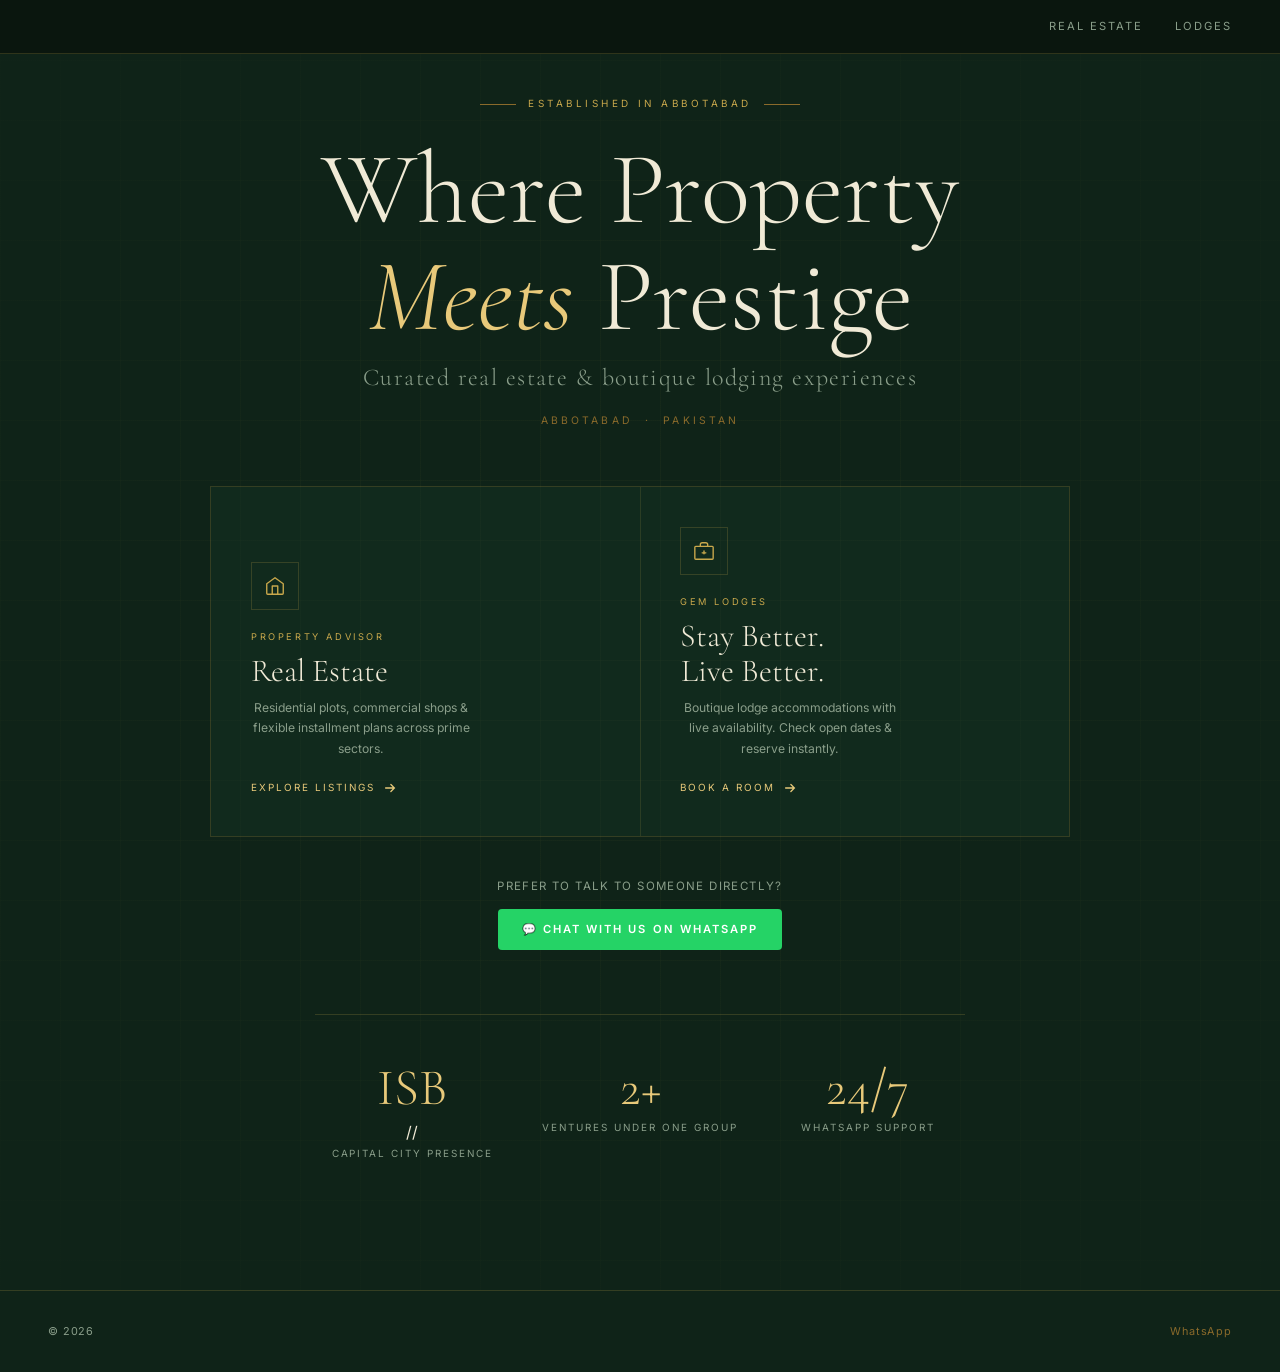
==== index.html @ 2e126681 "Real Estate First version" ====
<!DOCTYPE html>
<html lang="en">

<head>
  <meta charset="UTF-8" />
  <meta name="viewport" content="width=device-width, initial-scale=1.0" />
  <title>Geuest Houses</title>
  <link rel="stylesheet" href="styles.css" />
  <link rel="stylesheet" href="style.css" />
</head>

<body>
  <header class="site-header">
    <a class="logo-wrap" href="index.html">
      <img src="Assets/" alt="Gem Group" onerror="this.style.display='none'" />
      <div class="logo-text"><small></small></div>
    </a>
    <nav class="site-nav">
      <a href="property.html">Real Estate</a>
      <a href="lodges.html">Lodges</a>
    </nav>
  </header>

  <section class="hero">
    <div class="hero-grid"></div>
    <div class="hero-vignette"></div>
    <p class="hero-eyebrow">Established in Abbotabad</p>
    <h1 class="hero-title">Where Property<br><em>Meets</em> Prestige</h1>
    <p class="hero-subtitle">Curated real estate &amp; boutique lodging experiences</p>
    <p class="hero-location">Abbotabad &nbsp;·&nbsp; Pakistan</p>

    <div class="portals" role="navigation" aria-label="Choose a portal">
      <div class="portal-sep" aria-hidden="true"></div>

      <a class="portal-card" href="property.html">
        <div class="portal-icon" aria-hidden="true">
          <svg viewBox="0 0 24 24">
            <path d="M3 9.5L12 3l9 6.5V20a1 1 0 01-1 1H4a1 1 0 01-1-1V9.5z" />
            <path d="M9 21V12h6v9" />
          </svg>
        </div>
        <p class="portal-label">Property Advisor</p>
        <h2 class="portal-name">Real Estate<br></h2>
        <p class="portal-desc">Residential plots, commercial shops &amp; flexible installment plans across prime
          sectors.</p>
        <div class="portal-arrow">Explore listings <svg viewBox="0 0 16 16">
            <path d="M3 8h10M9 4l4 4-4 4" />
          </svg></div>
      </a>

      <a class="portal-card" href="lodges.html">
        <div class="portal-icon" aria-hidden="true">
          <svg viewBox="0 0 24 24">
            <rect x="2" y="7" width="20" height="14" rx="1" />
            <path d="M16 7V5a2 2 0 00-2-2h-4a2 2 0 00-2 2v2" />
            <path d="M12 12v3M10 14h4" />
          </svg>
        </div>
        <p class="portal-label">Gem Lodges</p>
        <h2 class="portal-name">Stay Better.<br>Live Better.</h2>
        <p class="portal-desc">Boutique lodge accommodations with live availability. Check open dates &amp; reserve
          instantly.</p>
        <div class="portal-arrow">Book a room <svg viewBox="0 0 16 16">
            <path d="M3 8h10M9 4l4 4-4 4" />
          </svg></div>
      </a>
    </div>

    <div class="whatsapp-cta">
      <p class="whatsapp-cta-text">Prefer to talk to someone directly?</p>
      <a class="btn btn-whatsapp" href="https://wa.me/923185512803?text=Hi%2C%20I%27d%20like%20to%20know%20more%20about%20Gem%20Group."
        target="_blank" rel="noopener">
        💬 Chat with us on WhatsApp
      </a>
    </div>

    <div class="stats-strip">
      <div class="stat">
        <div class="stat-num">ISB</div>
        //<div class="stat-lbl">Capital city presence</div>
      </div>
      <div class="stat">
        <div class="stat-num">2+</div>
        <div class="stat-lbl">Ventures under one group</div>
      </div>
      <div class="stat">
        <div class="stat-num">24/7</div>
        <div class="stat-lbl">WhatsApp support</div>
      </div>
    </div>
  </section>

  <footer class="site-footer">
    <span>© 2026</span>
    <span><a href="https://wa.me/923185512803"
        target="_blank">WhatsApp</a></span>
  </footer>
</body>

</html>
---- styles.css ----
/* =====================================================
   GEM GROUP OF COMPANIES — Global Stylesheet
   ===================================================== */

@import url('https://fonts.googleapis.com/css2?family=Cormorant+Garamond:ital,wght@0,300;0,400;0,600;1,300;1,400&family=Inter:wght@300;400;500;600&display=swap');

*, *::before, *::after { box-sizing: border-box; margin: 0; padding: 0; }

:root {
  --gold:         #C9A84C;
  --gold-light:   #E8C97A;
  --gold-dim:     #8A6A2B;
  --gold-bg:      rgba(201, 168, 76, 0.08);
  --forest:       #1A3D2B;
  --forest-deep:  #0F2318;
  --forest-mid:   #234E38;
  --forest-light: #2D6147;
  --cream:        #F7F3EC;
  --cream-dark:   #EDE6D8;
  --on-dark:      #F0EAD6;
  --muted:        #8A9E8A;
  --muted-light:  #B0C4B0;
  --border-gold:  rgba(201, 168, 76, 0.2);
  --border-green: rgba(45, 97, 71, 0.5);
  --radius-sm:    4px;
  --radius-md:    8px;
  --radius-lg:    16px;
  --shadow:       0 4px 24px rgba(0,0,0,0.4);
  --transition:   0.25s ease;
}

html { scroll-behavior: smooth; }

body {
  font-family: 'Inter', sans-serif;
  background: var(--forest-deep);
  color: var(--on-dark);
  min-height: 100vh;
  overflow-x: hidden;
  line-height: 1.6;
}

/* ── TYPOGRAPHY ── */
h1, h2, h3, h4 {
  font-family: 'Cormorant Garamond', serif;
  font-weight: 300;
  line-height: 1.1;
}

/* ── HEADER ── */
.site-header {
  position: fixed;
  top: 0; left: 0; right: 0;
  z-index: 200;
  display: flex;
  align-items: center;
  justify-content: space-between;
  padding: 1.1rem 3rem;
  background: rgba(10, 22, 15, 0.92);
  backdrop-filter: blur(14px);
  border-bottom: 1px solid var(--border-gold);
}

.logo-wrap {
  display: flex;
  align-items: center;
  gap: 0.75rem;
  text-decoration: none;
}

.logo-wrap img { height: 40px; width: auto; }

.logo-text {
  font-family: 'Cormorant Garamond', serif;
  font-size: 1.05rem;
  font-weight: 400;
  letter-spacing: 0.1em;
  color: var(--gold-light);
  text-transform: uppercase;
  line-height: 1.2;
}

.logo-text small {
  display: block;
  font-family: 'Inter', sans-serif;
  font-size: 0.6rem;
  letter-spacing: 0.22em;
  color: var(--muted);
  font-weight: 300;
}

.site-nav {
  display: flex;
  align-items: center;
  gap: 2rem;
}

.site-nav a {
  font-size: 0.7rem;
  letter-spacing: 0.18em;
  text-transform: uppercase;
  color: var(--muted);
  text-decoration: none;
  transition: color var(--transition);
}

.site-nav a:hover,
.site-nav a.active { color: var(--gold-light); }

/* ── PAGE WRAPPER ── */
.page-content {
  padding-top: 72px;
}

/* ── SECTION HEADER ── */
.section-header {
  text-align: center;
  padding: 4rem 2rem 3rem;
}

.eyebrow {
  font-size: 0.62rem;
  letter-spacing: 0.3em;
  text-transform: uppercase;
  color: var(--gold);
  margin-bottom: 1rem;
  display: block;
}

.eyebrow::before,
.eyebrow::after {
  content: '';
  display: inline-block;
  width: 30px;
  height: 1px;
  background: var(--gold-dim);
  vertical-align: middle;
  margin: 0 0.75rem;
}

.section-title {
  font-size: clamp(2rem, 5vw, 3.5rem);
  color: var(--on-dark);
  margin-bottom: 0.75rem;
}

.section-title em { color: var(--gold-light); font-style: italic; }

.section-sub {
  font-size: 0.85rem;
  color: var(--muted);
  max-width: 480px;
  margin: 0 auto;
  font-weight: 300;
  line-height: 1.8;
}

/* ── GOLD DIVIDER ── */
.gold-rule {
  width: 50px;
  height: 1px;
  background: var(--gold);
  margin: 1.5rem auto;
}

/* ── BUTTONS ── */
.btn {
  display: inline-flex;
  align-items: center;
  gap: 0.5rem;
  padding: 0.7rem 1.5rem;
  font-size: 0.7rem;
  letter-spacing: 0.18em;
  text-transform: uppercase;
  text-decoration: none;
  border-radius: var(--radius-sm);
  cursor: pointer;
  transition: all var(--transition);
  border: none;
  font-family: 'Inter', sans-serif;
}

.btn-gold {
  background: var(--gold);
  color: var(--forest-deep);
  font-weight: 600;
}

.btn-gold:hover { background: var(--gold-light); transform: translateY(-1px); }

.btn-outline {
  background: transparent;
  color: var(--gold-light);
  border: 1px solid var(--border-gold);
}

.btn-outline:hover {
  background: var(--gold-bg);
  border-color: var(--gold);
}

.btn-whatsapp {
  background: #25D366;
  color: #fff;
  font-weight: 600;
}

.btn-whatsapp:hover { background: #1ebe5d; transform: translateY(-1px); }

/* ── FILTER BAR ── */
.filter-bar {
  display: flex;
  align-items: center;
  justify-content: center;
  gap: 0.5rem;
  padding: 0 2rem 2.5rem;
  flex-wrap: wrap;
}

.filter-btn {
  padding: 0.45rem 1.2rem;
  font-size: 0.65rem;
  letter-spacing: 0.18em;
  text-transform: uppercase;
  border: 1px solid var(--border-gold);
  background: transparent;
  color: var(--muted);
  cursor: pointer;
  border-radius: 2px;
  transition: all var(--transition);
  font-family: 'Inter', sans-serif;
}

.filter-btn:hover,
.filter-btn.active {
  border-color: var(--gold);
  color: var(--gold-light);
  background: var(--gold-bg);
}

/* ── CARD GRID ── */
.card-grid {
  display: grid;
  grid-template-columns: repeat(auto-fill, minmax(300px, 1fr));
  gap: 1.5rem;
  padding: 0 3rem 5rem;
  max-width: 1200px;
  margin: 0 auto;
}

/* ── PROPERTY CARD ── */
.prop-card {
  background: var(--forest-mid);
  border: 1px solid var(--border-green);
  border-radius: var(--radius-md);
  overflow: hidden;
  transition: transform var(--transition), box-shadow var(--transition);
  display: flex;
  flex-direction: column;
}

.prop-card:hover {
  transform: translateY(-4px);
  box-shadow: var(--shadow);
  border-color: var(--border-gold);
}

.prop-card-img {
  width: 100%;
  height: 200px;
  object-fit: cover;
  display: block;
  background: var(--forest);
}

.prop-card-img-placeholder {
  width: 100%;
  height: 200px;
  background: var(--forest);
  display: flex;
  align-items: center;
  justify-content: center;
  color: var(--muted);
  font-size: 0.7rem;
  letter-spacing: 0.15em;
  text-transform: uppercase;
}

.prop-card-body { padding: 1.5rem; flex: 1; display: flex; flex-direction: column; }

.prop-tag {
  display: inline-block;
  padding: 0.2rem 0.6rem;
  font-size: 0.55rem;
  letter-spacing: 0.18em;
  text-transform: uppercase;
  background: var(--gold-bg);
  border: 1px solid var(--border-gold);
  color: var(--gold);
  border-radius: 2px;
  margin-bottom: 0.75rem;
}

.prop-title {
  font-family: 'Cormorant Garamond', serif;
  font-size: 1.4rem;
  font-weight: 400;
  color: var(--on-dark);
  margin-bottom: 0.4rem;
}

.prop-location {
  font-size: 0.72rem;
  color: var(--muted);
  margin-bottom: 1rem;
  display: flex;
  align-items: center;
  gap: 0.3rem;
}

.prop-divider {
  height: 1px;
  background: var(--border-green);
  margin: 1rem 0;
}

.prop-price-row {
  display: flex;
  align-items: baseline;
  gap: 0.5rem;
  margin-bottom: 0.35rem;
}

.prop-price {
  font-family: 'Cormorant Garamond', serif;
  font-size: 1.8rem;
  font-weight: 400;
  color: var(--gold-light);
}

.prop-price-label {
  font-size: 0.65rem;
  color: var(--muted);
  letter-spacing: 0.1em;
  text-transform: uppercase;
}

.prop-installment {
  font-size: 0.75rem;
  color: var(--muted-light);
  margin-bottom: 1.25rem;
}

.prop-desc {
  font-size: 0.8rem;
  color: var(--muted);
  line-height: 1.7;
  margin-bottom: 1.25rem;
  flex: 1;
}

/* ── LODGE CARD ── */
.lodge-card {
  background: var(--forest-mid);
  border: 1px solid var(--border-green);
  border-radius: var(--radius-md);
  overflow: hidden;
  transition: transform var(--transition), box-shadow var(--transition);
  display: flex;
  flex-direction: column;
  position: relative;
}

.lodge-card:hover {
  transform: translateY(-4px);
  box-shadow: var(--shadow);
  border-color: var(--border-gold);
}

.lodge-card.unavailable {
  opacity: 0.55;
  pointer-events: none;
}

.unavailable-badge {
  position: absolute;
  top: 1rem; right: 1rem;
  background: rgba(180, 40, 40, 0.85);
  color: #fff;
  font-size: 0.6rem;
  letter-spacing: 0.15em;
  text-transform: uppercase;
  padding: 0.3rem 0.75rem;
  border-radius: 2px;
  z-index: 5;
  backdrop-filter: blur(4px);
}

.available-badge {
  position: absolute;
  top: 1rem; right: 1rem;
  background: rgba(20, 120, 60, 0.85);
  color: #fff;
  font-size: 0.6rem;
  letter-spacing: 0.15em;
  text-transform: uppercase;
  padding: 0.3rem 0.75rem;
  border-radius: 2px;
  z-index: 5;
  backdrop-filter: blur(4px);
}

.lodge-card-img {
  width: 100%;
  height: 210px;
  object-fit: cover;
  display: block;
  background: var(--forest);
}

.lodge-card-img-placeholder {
  width: 100%;
  height: 210px;
  background: var(--forest);
  display: flex;
  align-items: center;
  justify-content: center;
  color: var(--muted);
  font-size: 0.7rem;
  letter-spacing: 0.15em;
  text-transform: uppercase;
}

.lodge-card-body { padding: 1.5rem; flex: 1; display: flex; flex-direction: column; }

.lodge-type-tag {
  display: inline-block;
  padding: 0.2rem 0.6rem;
  font-size: 0.55rem;
  letter-spacing: 0.18em;
  text-transform: uppercase;
  background: var(--gold-bg);
  border: 1px solid var(--border-gold);
  color: var(--gold);
  border-radius: 2px;
  margin-bottom: 0.75rem;
}

.lodge-name {
  font-family: 'Cormorant Garamond', serif;
  font-size: 1.5rem;
  font-weight: 400;
  color: var(--on-dark);
  margin-bottom: 0.5rem;
}

.lodge-features {
  display: flex;
  flex-wrap: wrap;
  gap: 0.4rem;
  margin-bottom: 1rem;
}

.feature-pill {
  font-size: 0.62rem;
  letter-spacing: 0.08em;
  padding: 0.2rem 0.55rem;
  background: rgba(45, 97, 71, 0.5);
  border: 1px solid var(--border-green);
  color: var(--muted-light);
  border-radius: 2px;
}

.lodge-desc {
  font-size: 0.8rem;
  color: var(--muted);
  line-height: 1.7;
  margin-bottom: 1rem;
  flex: 1;
}

.lodge-rate-row {
  display: flex;
  align-items: baseline;
  gap: 0.5rem;
  margin-bottom: 1.25rem;
}

.lodge-rate {
  font-family: 'Cormorant Garamond', serif;
  font-size: 1.8rem;
  color: var(--gold-light);
}

.lodge-rate-label {
  font-size: 0.65rem;
  color: var(--muted);
  text-transform: uppercase;
  letter-spacing: 0.1em;
}

/* ── BOOKING MODAL ── */
.modal-overlay {
  display: none;
  position: fixed;
  inset: 0;
  background: rgba(8, 18, 12, 0.88);
  z-index: 500;
  align-items: center;
  justify-content: center;
  padding: 2rem;
  backdrop-filter: blur(6px);
}

.modal-overlay.open { display: flex; }

.modal-box {
  background: var(--forest-mid);
  border: 1px solid var(--border-gold);
  border-radius: var(--radius-lg);
  width: 100%;
  max-width: 480px;
  padding: 2.5rem;
  position: relative;
  max-height: 90vh;
  overflow-y: auto;
}

.modal-close {
  position: absolute;
  top: 1.25rem; right: 1.25rem;
  background: none;
  border: none;
  color: var(--muted);
  font-size: 1.4rem;
  cursor: pointer;
  line-height: 1;
  transition: color var(--transition);
}

.modal-close:hover { color: var(--gold-light); }

.modal-title {
  font-family: 'Cormorant Garamond', serif;
  font-size: 1.8rem;
  color: var(--on-dark);
  margin-bottom: 0.3rem;
}

.modal-subtitle {
  font-size: 0.75rem;
  color: var(--muted);
  margin-bottom: 1.75rem;
}

/* ── FORM ELEMENTS ── */
.form-group { margin-bottom: 1.25rem; }

.form-label {
  display: block;
  font-size: 0.65rem;
  letter-spacing: 0.18em;
  text-transform: uppercase;
  color: var(--muted-light);
  margin-bottom: 0.5rem;
}

.form-input,
.form-select {
  width: 100%;
  padding: 0.75rem 1rem;
  background: rgba(15, 35, 24, 0.7);
  border: 1px solid var(--border-green);
  border-radius: var(--radius-sm);
  color: var(--on-dark);
  font-size: 0.85rem;
  font-family: 'Inter', sans-serif;
  transition: border-color var(--transition);
  outline: none;
}

.form-input:focus,
.form-select:focus { border-color: var(--gold); }

.form-input::placeholder { color: var(--muted); }

.form-row {
  display: grid;
  grid-template-columns: 1fr 1fr;
  gap: 1rem;
}

/* ── TOAST ── */
.toast {
  position: fixed;
  bottom: 2rem;
  left: 50%;
  transform: translateX(-50%) translateY(100px);
  background: var(--forest-mid);
  border: 1px solid var(--gold);
  color: var(--gold-light);
  padding: 0.85rem 1.75rem;
  border-radius: var(--radius-md);
  font-size: 0.8rem;
  letter-spacing: 0.08em;
  z-index: 1000;
  transition: transform 0.35s ease;
  white-space: nowrap;
}

.toast.show { transform: translateX(-50%) translateY(0); }

/* ── ADMIN ── */
.admin-layout {
  display: grid;
  grid-template-columns: 220px 1fr;
  min-height: 100vh;
}

.admin-sidebar {
  background: rgba(10, 22, 15, 0.95);
  border-right: 1px solid var(--border-gold);
  padding: 5rem 0 2rem;
  position: sticky;
  top: 0;
  height: 100vh;
  overflow-y: auto;
}

.sidebar-section {
  padding: 0.5rem 0;
}

.sidebar-label {
  font-size: 0.55rem;
  letter-spacing: 0.3em;
  text-transform: uppercase;
  color: var(--gold-dim);
  padding: 0.5rem 1.5rem;
  display: block;
}

.sidebar-link {
  display: flex;
  align-items: center;
  gap: 0.7rem;
  padding: 0.65rem 1.5rem;
  font-size: 0.75rem;
  color: var(--muted);
  text-decoration: none;
  letter-spacing: 0.08em;
  cursor: pointer;
  transition: all var(--transition);
  border: none;
  background: none;
  width: 100%;
  text-align: left;
}

.sidebar-link:hover,
.sidebar-link.active {
  color: var(--gold-light);
  background: var(--gold-bg);
}

.sidebar-link .icon { font-size: 1rem; }

.admin-main {
  padding: 5rem 2.5rem 3rem;
  max-width: 960px;
}

.admin-tab { display: none; }
.admin-tab.active { display: block; }

.admin-card {
  background: var(--forest-mid);
  border: 1px solid var(--border-green);
  border-radius: var(--radius-md);
  padding: 1.75rem;
  margin-bottom: 1.5rem;
}

.admin-card-title {
  font-family: 'Cormorant Garamond', serif;
  font-size: 1.3rem;
  color: var(--gold-light);
  margin-bottom: 1.25rem;
  padding-bottom: 0.75rem;
  border-bottom: 1px solid var(--border-green);
}

/* ── DATA TABLE ── */
.data-table {
  width: 100%;
  border-collapse: collapse;
  font-size: 0.8rem;
}

.data-table th {
  font-size: 0.6rem;
  letter-spacing: 0.18em;
  text-transform: uppercase;
  color: var(--muted);
  padding: 0.6rem 0.75rem;
  text-align: left;
  border-bottom: 1px solid var(--border-green);
}

.data-table td {
  padding: 0.75rem;
  color: var(--on-dark);
  border-bottom: 1px solid rgba(45, 97, 71, 0.3);
  vertical-align: middle;
}

.data-table tr:last-child td { border-bottom: none; }

.status-pill {
  display: inline-block;
  padding: 0.2rem 0.6rem;
  font-size: 0.58rem;
  letter-spacing: 0.1em;
  text-transform: uppercase;
  border-radius: 2px;
}

.status-pill.confirmed {
  background: rgba(20, 120, 60, 0.25);
  border: 1px solid rgba(20, 120, 60, 0.5);
  color: #6DEFA0;
}

.status-pill.pending {
  background: rgba(201, 168, 76, 0.15);
  border: 1px solid var(--border-gold);
  color: var(--gold-light);
}

/* ── LOGIN ── */
.login-screen {
  min-height: 100vh;
  display: flex;
  align-items: center;
  justify-content: center;
  padding: 2rem;
}

.login-card {
  background: var(--forest-mid);
  border: 1px solid var(--border-gold);
  border-radius: var(--radius-lg);
  padding: 3rem;
  width: 100%;
  max-width: 400px;
  text-align: center;
}

.login-logo {
  height: 60px;
  margin: 0 auto 1.5rem;
  display: block;
}

.login-title {
  font-family: 'Cormorant Garamond', serif;
  font-size: 1.8rem;
  color: var(--on-dark);
  margin-bottom: 0.4rem;
}

.login-sub {
  font-size: 0.75rem;
  color: var(--muted);
  margin-bottom: 2rem;
}

.error-msg {
  font-size: 0.75rem;
  color: #f08080;
  margin-top: 0.75rem;
  display: none;
}

/* ── LOADING ── */
.loading {
  display: flex;
  align-items: center;
  justify-content: center;
  padding: 5rem 2rem;
  flex-direction: column;
  gap: 1rem;
  color: var(--muted);
  font-size: 0.8rem;
  letter-spacing: 0.12em;
}

.spinner {
  width: 28px;
  height: 28px;
  border: 2px solid var(--border-gold);
  border-top-color: var(--gold);
  border-radius: 50%;
  animation: spin 0.8s linear infinite;
}

@keyframes spin { to { transform: rotate(360deg); } }

/* ── FOOTER ── */
.site-footer {
  padding: 2rem 3rem;
  border-top: 1px solid var(--border-gold);
  display: flex;
  align-items: center;
  justify-content: space-between;
  font-size: 0.68rem;
  letter-spacing: 0.08em;
  color: var(--muted);
}

.site-footer a { color: var(--gold-dim); text-decoration: none; }
.site-footer a:hover { color: var(--gold-light); }

/* ── RESPONSIVE ── */
@media (max-width: 768px) {
  .site-header { padding: 1rem 1.25rem; }
  .site-nav { display: none; }
  .card-grid { padding: 0 1.25rem 3rem; gap: 1.1rem; }
  .admin-layout { grid-template-columns: 1fr; }
  .admin-sidebar { display: none; }
  .admin-main { padding: 1.5rem 1.25rem 3rem; }
  .form-row { grid-template-columns: 1fr; }
  .admin-form-row,
  .admin-form-row.cols-3 { grid-template-columns: 1fr; }
  .section-header { padding: 3rem 1.25rem 2rem; }
  .filter-bar { padding: 0 1.25rem 2rem; }
  .modal-box { padding: 1.75rem; max-width: 100%; }
  .login-card { padding: 2rem 1.5rem; }
  .data-table { display: block; overflow-x: auto; white-space: nowrap; }
  .site-footer { flex-direction: column; gap: 0.5rem; text-align: center; padding: 1.5rem; }
}

@media (max-width: 480px) {
  .prop-card-body, .lodge-card-body { padding: 1.15rem; }
  .btn { padding: 0.65rem 1.1rem; font-size: 0.65rem; }
}

@media (prefers-reduced-motion: reduce) {
  * { animation: none !important; transition: none !important; }
}
---- style.css ----
.hero {
      min-height: 100vh;
      display: flex; flex-direction: column;
      align-items: center; justify-content: center;
      text-align: center;
      padding: 6rem 2rem 4rem;
      position: relative; overflow: hidden;
    }
    .hero-grid {
      position: absolute; inset: 0;
      background-image:
        linear-gradient(rgba(201,168,76,0.04) 1px, transparent 1px),
        linear-gradient(90deg, rgba(201,168,76,0.04) 1px, transparent 1px);
      background-size: 60px 60px; pointer-events: none;
    }
    .hero-vignette {
      position: absolute; inset: 0;
      background: radial-gradient(ellipse 80% 70% at 50% 50%, transparent 20%, var(--forest-deep) 100%);
      pointer-events: none;
    }
    .hero-eyebrow {
      font-size: .62rem; letter-spacing: .35em; text-transform: uppercase;
      color: var(--gold); margin-bottom: 1.5rem; position: relative;
      animation: fadeUp .7s ease both .1s;
    }
    .hero-eyebrow::before,.hero-eyebrow::after {
      content:''; display:inline-block; width:36px; height:1px;
      background:var(--gold-dim); vertical-align:middle; margin:0 .75rem;
    }
    .hero-title {
      font-family:'Cormorant Garamond',serif;
      font-size: clamp(3rem,8vw,6.5rem); font-weight:300; line-height:1.05;
      color:var(--on-dark); position:relative; margin-bottom:.5rem;
      animation: fadeUp .7s ease both .25s;
    }
    .hero-title em { color:var(--gold-light); font-style:italic; }
    .hero-subtitle {
      font-family:'Cormorant Garamond',serif;
      font-size: clamp(1rem,2.5vw,1.5rem); font-weight:300;
      color:var(--muted); letter-spacing:.06em; margin-bottom:1rem;
      position:relative; animation: fadeUp .7s ease both .35s;
    }
    .hero-location {
      font-size:.65rem; letter-spacing:.3em; text-transform:uppercase;
      color:var(--gold-dim); margin-bottom:3.5rem; position:relative;
      animation: fadeUp .7s ease both .42s;
    }
    .portals {
      display:grid; grid-template-columns:1fr 1fr;
      width:100%; max-width:860px;
      border:1px solid var(--border-gold); position:relative;
      animation: fadeUp .7s ease both .55s;
    }
    .portal-sep {
      position:absolute; top:0; bottom:0; left:50%;
      width:1px; background:var(--border-gold);
    }
    .portal-card {
      display:flex; flex-direction:column;
      align-items:flex-start; justify-content:flex-end;
      padding:2.5rem; min-height:320px;
      text-decoration:none; background:rgba(26,61,43,.3);
      position:relative; overflow:hidden; transition:background var(--transition);
    }
    .portal-card::after {
      content:''; position:absolute; inset:0;
      background:var(--forest-mid); opacity:0; transition:opacity var(--transition);
    }
    .portal-card:hover::after { opacity:.3; }
    .portal-icon {
      width:48px; height:48px; border:1px solid var(--border-gold);
      display:flex; align-items:center; justify-content:center;
      margin-bottom:1.25rem; position:relative; z-index:1;
    }
    .portal-icon svg { width:22px; height:22px; stroke:var(--gold); fill:none; stroke-width:1.5; stroke-linecap:round; stroke-linejoin:round; }
    .portal-label { font-size:.58rem; letter-spacing:.28em; text-transform:uppercase; color:var(--gold); margin-bottom:.5rem; position:relative; z-index:1; }
    .portal-name { font-family:'Cormorant Garamond',serif; font-size:2rem; font-weight:300; color:var(--on-dark); line-height:1.1; margin-bottom:.6rem; position:relative; z-index:1; }
    .portal-desc { font-size:.76rem; color:var(--muted); line-height:1.7; max-width:220px; margin-bottom:1.25rem; position:relative; z-index:1; }
    .portal-arrow { display:flex; align-items:center; gap:.5rem; font-size:.62rem; letter-spacing:.2em; text-transform:uppercase; color:var(--gold-light); position:relative; z-index:1; transition:gap var(--transition); }
    .portal-card:hover .portal-arrow { gap:.9rem; }
    .portal-arrow svg { width:14px; height:14px; stroke:var(--gold-light); fill:none; stroke-width:1.5; stroke-linecap:round; }
    .whatsapp-cta {
      display: flex; flex-direction: column; align-items: center;
      gap: .9rem; margin-top: 2.5rem; position: relative;
      animation: fadeUp .7s ease both .62s;
    }
    .whatsapp-cta-text {
      font-size: .72rem; letter-spacing: .12em; text-transform: uppercase;
      color: var(--muted);
    }
    .stats-strip {
      display:grid; grid-template-columns:repeat(3,1fr);
      max-width:860px; margin:4rem auto 0;
      border-top:1px solid var(--border-gold);
      padding:3rem 0 4rem; gap:2rem;
      animation: fadeUp .7s ease both .7s;
    }
    .stat { text-align:center; }
    .stat-num { font-family:'Cormorant Garamond',serif; font-size:3.2rem; font-weight:300; color:var(--gold-light); line-height:1; margin-bottom:.4rem; }
    .stat-lbl { font-size:.62rem; letter-spacing:.2em; text-transform:uppercase; color:var(--muted); }
    @keyframes fadeUp { from { opacity:0; transform:translateY(18px); } to { opacity:1; transform:translateY(0); } }
    @media(max-width:600px) {
      .hero { padding: 5rem 1.25rem 3rem; }
      .portals { grid-template-columns:1fr; gap: .85rem; border: none; }
      .portal-sep { display:none; }
      .portal-card { border: 1px solid var(--border-gold); min-height: auto; padding: 1.75rem; }
      .stats-strip { grid-template-columns:1fr; gap:1.5rem; margin-top: 2.5rem; }
      .whatsapp-cta { margin-top: 2rem; }
    }
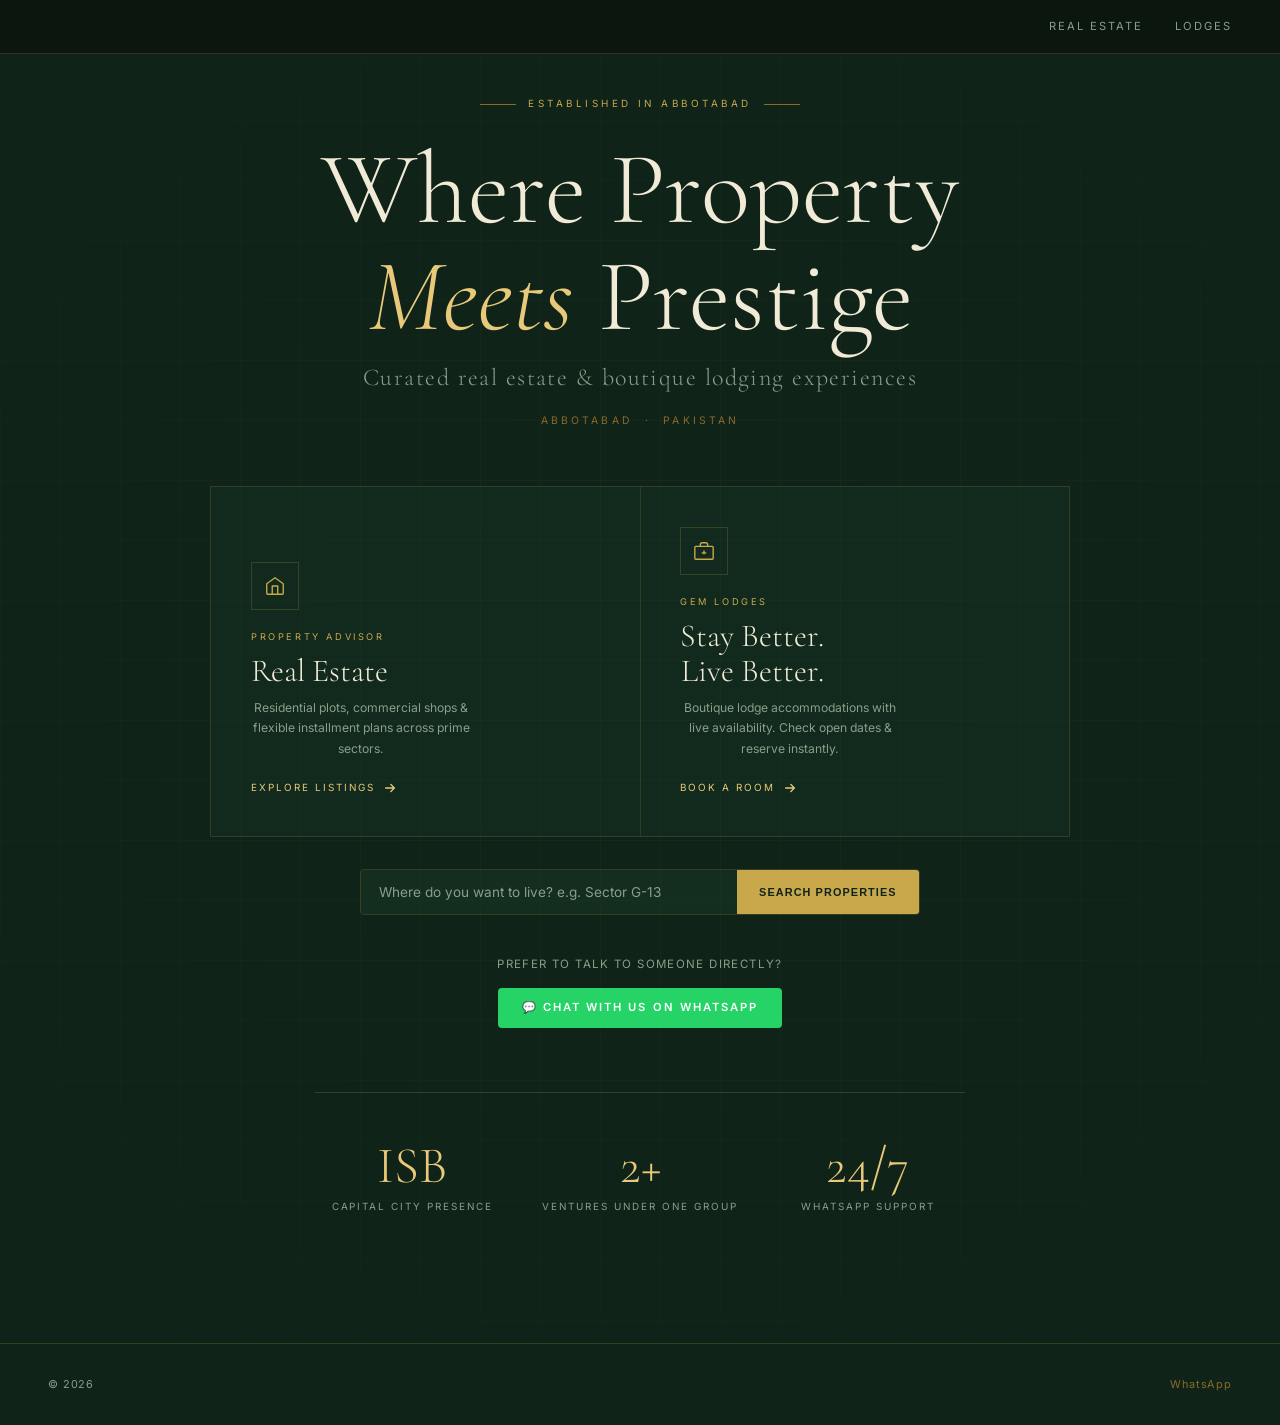
==== commit a055af90: "Add migration v2/v3, redirects, and updated views" ====
--- a/index.html
+++ b/index.html
@@ -66,6 +66,11 @@
       </a>
     </div>
 
+    <form class="quick-search" action="property.html" method="get">
+      <input type="text" name="location" placeholder="Where do you want to live? e.g. Sector G-13" aria-label="Search properties by location" />
+      <button type="submit">Search Properties</button>
+    </form>
+
     <div class="whatsapp-cta">
       <p class="whatsapp-cta-text">Prefer to talk to someone directly?</p>
       <a class="btn btn-whatsapp" href="https://wa.me/923185512803?text=Hi%2C%20I%27d%20like%20to%20know%20more%20about%20Gem%20Group."
@@ -77,7 +82,7 @@
     <div class="stats-strip">
       <div class="stat">
         <div class="stat-num">ISB</div>
-        //<div class="stat-lbl">Capital city presence</div>
+        <div class="stat-lbl">Capital city presence</div>
       </div>
       <div class="stat">
         <div class="stat-num">2+</div>
--- a/styles.css
+++ b/styles.css
@@ -848,3 +848,623 @@
 @media (prefers-reduced-motion: reduce) {
   * { animation: none !important; transition: none !important; }
 }
+
+/* =====================================================
+   PROPERTY ADVISOR UPGRADE — v2 additions
+   (search/sort bar, badges, stat cards, gallery,
+    features grid, agent card, inquiry form,
+    admin overview + filter drawer)
+   ===================================================== */
+
+/* ── Featured / status badges on cards ── */
+.prop-card { position: relative; }
+
+.prop-badge-row {
+  position: absolute;
+  top: 0.75rem;
+  left: 0.75rem;
+  right: 0.75rem;
+  display: flex;
+  justify-content: space-between;
+  align-items: flex-start;
+  z-index: 2;
+  pointer-events: none;
+}
+
+.badge-featured {
+  background: var(--gold);
+  color: var(--forest-deep);
+  font-size: 0.6rem;
+  font-weight: 600;
+  letter-spacing: 0.12em;
+  text-transform: uppercase;
+  padding: 0.3rem 0.65rem;
+  border-radius: 2px;
+}
+
+.badge-purpose {
+  background: rgba(10, 22, 15, 0.75);
+  backdrop-filter: blur(4px);
+  color: var(--on-dark);
+  border: 1px solid var(--border-gold);
+  font-size: 0.6rem;
+  font-weight: 500;
+  letter-spacing: 0.12em;
+  text-transform: uppercase;
+  padding: 0.3rem 0.65rem;
+  border-radius: 2px;
+}
+
+.fav-btn {
+  pointer-events: all;
+  background: rgba(10, 22, 15, 0.75);
+  border: 1px solid var(--border-gold);
+  color: var(--on-dark);
+  width: 30px;
+  height: 30px;
+  border-radius: 50%;
+  display: flex;
+  align-items: center;
+  justify-content: center;
+  cursor: pointer;
+  font-size: 0.85rem;
+  transition: all var(--transition);
+}
+
+.fav-btn.active,
+.fav-btn:hover { color: #e85d5d; border-color: #e85d5d; }
+
+/* ── Property meta row (beds/baths/area) ── */
+.prop-meta-row {
+  display: flex;
+  flex-wrap: wrap;
+  gap: 0.9rem;
+  font-size: 0.72rem;
+  color: var(--muted-light);
+  margin-bottom: 1rem;
+}
+
+.prop-meta-row span { display: flex; align-items: center; gap: 0.3rem; }
+
+.prop-actions {
+  display: flex;
+  gap: 0.6rem;
+  margin-top: auto;
+  flex-wrap: wrap;
+}
+
+.prop-actions .btn { flex: 1; justify-content: center; white-space: nowrap; }
+
+/* ── Results toolbar: count + sort ── */
+.results-toolbar {
+  display: flex;
+  align-items: center;
+  justify-content: space-between;
+  gap: 1rem;
+  flex-wrap: wrap;
+  max-width: 1200px;
+  margin: 0 auto;
+  padding: 0 3rem 1.5rem;
+}
+
+.results-count { font-size: 0.75rem; color: var(--muted); letter-spacing: 0.05em; }
+.results-count strong { color: var(--gold-light); font-weight: 600; }
+
+.sort-select {
+  padding: 0.55rem 1rem;
+  font-size: 0.7rem;
+  letter-spacing: 0.08em;
+  background: var(--forest-mid);
+  border: 1px solid var(--border-green);
+  color: var(--on-dark);
+  border-radius: var(--radius-sm);
+  cursor: pointer;
+}
+
+.sort-select:focus { border-color: var(--gold); outline: none; }
+
+/* ── Advanced search / filter panel ── */
+.search-panel {
+  max-width: 1000px;
+  margin: 0 auto 2rem;
+  padding: 1.5rem;
+  background: var(--forest-mid);
+  border: 1px solid var(--border-green);
+  border-radius: var(--radius-lg);
+  display: grid;
+  grid-template-columns: repeat(auto-fit, minmax(150px, 1fr));
+  gap: 1rem;
+  align-items: end;
+}
+
+.search-panel .form-group { margin-bottom: 0; }
+
+.search-panel-full {
+  grid-column: 1 / -1;
+  display: flex;
+  justify-content: flex-end;
+}
+
+@media (max-width: 768px) {
+  .results-toolbar { padding: 0 1.25rem 1.25rem; }
+  .search-panel { margin: 0 1.25rem 2rem; padding: 1.25rem; }
+}
+
+/* ── Category tiles (Residential / Commercial) ── */
+.category-grid {
+  display: grid;
+  grid-template-columns: repeat(auto-fit, minmax(220px, 1fr));
+  gap: 1.5rem;
+  max-width: 1200px;
+  margin: 0 auto;
+  padding: 0 3rem 5rem;
+}
+
+.category-tile {
+  background: var(--forest-mid);
+  border: 1px solid var(--border-green);
+  border-radius: var(--radius-lg);
+  padding: 2rem 1.5rem;
+  text-align: center;
+  text-decoration: none;
+  transition: all var(--transition);
+  cursor: pointer;
+}
+
+.category-tile:hover {
+  transform: translateY(-4px);
+  border-color: var(--gold);
+  box-shadow: var(--shadow);
+}
+
+.category-icon { font-size: 1.8rem; margin-bottom: 0.75rem; }
+
+.category-tile h3 {
+  font-family: 'Cormorant Garamond', serif;
+  font-size: 1.25rem;
+  color: var(--on-dark);
+  margin-bottom: 0.35rem;
+}
+
+.category-tile p { font-size: 0.75rem; color: var(--muted); }
+
+/* ── Stats / trust strip (reusable) ── */
+.trust-grid {
+  display: grid;
+  grid-template-columns: repeat(auto-fit, minmax(150px, 1fr));
+  gap: 1.5rem;
+  max-width: 1000px;
+  margin: 0 auto;
+  padding: 0 3rem 4rem;
+  text-align: center;
+}
+
+.trust-grid .stat-num {
+  font-family: 'Cormorant Garamond', serif;
+  font-size: 2.4rem;
+  color: var(--gold-light);
+  line-height: 1;
+}
+
+.trust-grid .stat-lbl {
+  font-size: 0.7rem;
+  color: var(--muted);
+  letter-spacing: 0.08em;
+  margin-top: 0.4rem;
+  text-transform: uppercase;
+}
+
+/* ── Why-choose-us feature cards ── */
+.feature-cards {
+  display: grid;
+  grid-template-columns: repeat(auto-fit, minmax(220px, 1fr));
+  gap: 1.5rem;
+  max-width: 1200px;
+  margin: 0 auto;
+  padding: 0 3rem 5rem;
+}
+
+.feature-card {
+  background: var(--forest-mid);
+  border: 1px solid var(--border-green);
+  border-radius: var(--radius-lg);
+  padding: 2rem 1.5rem;
+}
+
+.feature-card .icon { font-size: 1.6rem; margin-bottom: 0.9rem; display: block; }
+
+.feature-card h3 {
+  font-family: 'Cormorant Garamond', serif;
+  font-size: 1.2rem;
+  margin-bottom: 0.5rem;
+  color: var(--on-dark);
+}
+
+.feature-card p { font-size: 0.8rem; color: var(--muted); line-height: 1.6; }
+
+/* ── Property detail page ── */
+.detail-wrap {
+  max-width: 1100px;
+  margin: 0 auto;
+  padding: 0 3rem 5rem;
+}
+
+.detail-breadcrumb {
+  font-size: 0.7rem;
+  color: var(--muted);
+  letter-spacing: 0.08em;
+  margin-bottom: 1.5rem;
+}
+
+.detail-breadcrumb a { color: var(--muted); text-decoration: none; }
+.detail-breadcrumb a:hover { color: var(--gold-light); }
+
+.gallery-main {
+  width: 100%;
+  height: 420px;
+  object-fit: cover;
+  border-radius: var(--radius-lg);
+  border: 1px solid var(--border-green);
+  background: var(--forest-mid);
+  cursor: zoom-in;
+}
+
+.gallery-thumbs {
+  display: flex;
+  gap: 0.6rem;
+  margin-top: 0.75rem;
+  overflow-x: auto;
+  padding-bottom: 0.25rem;
+}
+
+.gallery-thumbs img {
+  width: 88px;
+  height: 66px;
+  object-fit: cover;
+  border-radius: var(--radius-sm);
+  border: 1px solid var(--border-green);
+  cursor: pointer;
+  opacity: 0.65;
+  transition: opacity var(--transition), border-color var(--transition);
+  flex-shrink: 0;
+}
+
+.gallery-thumbs img:hover,
+.gallery-thumbs img.active { opacity: 1; border-color: var(--gold); }
+
+.detail-grid {
+  display: grid;
+  grid-template-columns: 1.6fr 1fr;
+  gap: 2.5rem;
+  margin-top: 2.5rem;
+  align-items: start;
+}
+
+.detail-head { display: flex; justify-content: space-between; align-items: flex-start; flex-wrap: wrap; gap: 1rem; margin-bottom: 1.25rem; }
+
+.detail-title {
+  font-family: 'Cormorant Garamond', serif;
+  font-size: 2rem;
+  color: var(--on-dark);
+}
+
+.detail-price {
+  font-family: 'Cormorant Garamond', serif;
+  font-size: 2rem;
+  color: var(--gold-light);
+  white-space: nowrap;
+}
+
+.detail-meta {
+  display: flex;
+  flex-wrap: wrap;
+  gap: 1.5rem;
+  padding: 1.25rem 0;
+  border-top: 1px solid var(--border-green);
+  border-bottom: 1px solid var(--border-green);
+  margin-bottom: 1.5rem;
+}
+
+.detail-meta .meta-item { text-align: center; min-width: 70px; }
+.detail-meta .meta-item strong { display: block; font-size: 1.1rem; color: var(--gold-light); font-family: 'Cormorant Garamond', serif; }
+.detail-meta .meta-item span { font-size: 0.65rem; color: var(--muted); text-transform: uppercase; letter-spacing: 0.08em; }
+
+.detail-section-title {
+  font-family: 'Cormorant Garamond', serif;
+  font-size: 1.3rem;
+  color: var(--on-dark);
+  margin: 2rem 0 0.9rem;
+}
+
+.detail-desc { font-size: 0.85rem; color: var(--muted-light); line-height: 1.8; }
+
+.feature-grid {
+  display: grid;
+  grid-template-columns: repeat(auto-fill, minmax(140px, 1fr));
+  gap: 0.75rem;
+}
+
+.feature-chip {
+  display: flex;
+  align-items: center;
+  gap: 0.5rem;
+  padding: 0.6rem 0.8rem;
+  background: var(--forest-mid);
+  border: 1px solid var(--border-green);
+  border-radius: var(--radius-sm);
+  font-size: 0.75rem;
+  color: var(--muted-light);
+}
+
+/* ── Agent / sidebar card ── */
+.agent-card,
+.inquiry-card {
+  background: var(--forest-mid);
+  border: 1px solid var(--border-green);
+  border-radius: var(--radius-lg);
+  padding: 1.5rem;
+  margin-bottom: 1.5rem;
+}
+
+.agent-row { display: flex; align-items: center; gap: 0.9rem; margin-bottom: 1rem; }
+
+.agent-avatar {
+  width: 52px; height: 52px; border-radius: 50%;
+  background: var(--gold-bg);
+  border: 1px solid var(--border-gold);
+  display: flex; align-items: center; justify-content: center;
+  font-family: 'Cormorant Garamond', serif;
+  font-size: 1.3rem;
+  color: var(--gold-light);
+  flex-shrink: 0;
+}
+
+.agent-name { font-size: 0.95rem; color: var(--on-dark); font-weight: 500; }
+.agent-role { font-size: 0.68rem; color: var(--muted); letter-spacing: 0.05em; text-transform: uppercase; }
+
+.agent-card .btn, .inquiry-card .btn { width: 100%; justify-content: center; margin-top: 0.5rem; }
+
+.inquiry-card h3 { font-family: 'Cormorant Garamond', serif; font-size: 1.15rem; margin-bottom: 1rem; color: var(--on-dark); }
+
+@media (max-width: 900px) {
+  .detail-grid { grid-template-columns: 1fr; }
+  .detail-wrap { padding: 0 1.25rem 4rem; }
+  .gallery-main { height: 260px; }
+}
+
+/* ── Mobile filter drawer ── */
+.mobile-filter-toggle { display: none; }
+
+@media (max-width: 768px) {
+  .mobile-filter-toggle {
+    display: block;
+    width: calc(100% - 2.5rem);
+    margin: 0 1.25rem 1.5rem;
+  }
+  .search-panel.drawer {
+    display: none;
+  }
+  .search-panel.drawer.open {
+    display: grid;
+  }
+}
+
+/* ── Admin: dashboard overview stat cards ── */
+.stat-cards {
+  display: grid;
+  grid-template-columns: repeat(auto-fit, minmax(170px, 1fr));
+  gap: 1rem;
+  margin-bottom: 1.5rem;
+}
+
+.stat-card {
+  background: var(--forest-mid);
+  border: 1px solid var(--border-green);
+  border-radius: var(--radius-md);
+  padding: 1.25rem 1.4rem;
+}
+
+.stat-card .num {
+  font-family: 'Cormorant Garamond', serif;
+  font-size: 2rem;
+  color: var(--gold-light);
+  line-height: 1;
+}
+
+.stat-card .lbl {
+  font-size: 0.68rem;
+  color: var(--muted);
+  text-transform: uppercase;
+  letter-spacing: 0.08em;
+  margin-top: 0.4rem;
+}
+
+.status-pill.new { background: rgba(201,168,76,0.12); color: var(--gold-light); border: 1px solid var(--border-gold); }
+.status-pill.closed { background: rgba(138,158,138,0.12); color: var(--muted-light); border: 1px solid var(--border-green); }
+
+.status-select {
+  padding: 0.35rem 0.6rem;
+  font-size: 0.68rem;
+  background: var(--forest);
+  border: 1px solid var(--border-green);
+  color: var(--on-dark);
+  border-radius: var(--radius-sm);
+}
+
+.checkbox-row { display: flex; align-items: center; gap: 0.6rem; font-size: 0.8rem; color: var(--muted-light); }
+.checkbox-row input { width: 16px; height: 16px; accent-color: var(--gold); }
+
+/* ── Homepage quick search (deep-links into property.html) ── */
+.quick-search {
+  display: flex;
+  width: 100%;
+  max-width: 560px;
+  margin: 2rem auto 0;
+  border: 1px solid var(--border-gold);
+  border-radius: var(--radius-sm);
+  overflow: hidden;
+  position: relative;
+  animation: fadeUp .7s ease both .58s;
+}
+
+.quick-search input {
+  flex: 1;
+  padding: 0.9rem 1.1rem;
+  background: rgba(26, 61, 43, 0.4);
+  border: none;
+  color: var(--on-dark);
+  font-family: 'Inter', sans-serif;
+  font-size: 0.85rem;
+}
+
+.quick-search input::placeholder { color: var(--muted); }
+.quick-search input:focus { outline: none; background: rgba(26, 61, 43, 0.6); }
+
+.quick-search button {
+  padding: 0 1.4rem;
+  background: var(--gold);
+  color: var(--forest-deep);
+  border: none;
+  font-size: 0.68rem;
+  font-weight: 600;
+  letter-spacing: 0.1em;
+  text-transform: uppercase;
+  cursor: pointer;
+  transition: background var(--transition);
+}
+
+.quick-search button:hover { background: var(--gold-light); }
+
+@media (max-width: 600px) {
+  .quick-search { flex-direction: column; border-radius: var(--radius-md); }
+  .quick-search button { padding: 0.85rem; }
+}
+
+/* =====================================================
+   PAYMENT & ADMIN-ROLE UPGRADE — v3 additions
+   ===================================================== */
+
+.status-pill.rejected { background: rgba(224,90,90,0.12); color: #e85d5d; border: 1px solid rgba(224,90,90,0.35); }
+
+/* ── Payment method picker (customer booking modal) ── */
+.pay-method-grid {
+  display: grid;
+  grid-template-columns: repeat(auto-fit, minmax(120px, 1fr));
+  gap: 0.6rem;
+  margin-bottom: 1.25rem;
+}
+
+.pay-method-card {
+  border: 1px solid var(--border-green);
+  border-radius: var(--radius-sm);
+  padding: 0.75rem;
+  text-align: center;
+  cursor: pointer;
+  font-size: 0.75rem;
+  color: var(--muted-light);
+  transition: all var(--transition);
+  background: rgba(15, 35, 24, 0.4);
+}
+
+.pay-method-card:hover { border-color: var(--border-gold); }
+
+.pay-method-card.selected {
+  border-color: var(--gold);
+  background: var(--gold-bg);
+  color: var(--gold-light);
+}
+
+.pay-account-box {
+  background: rgba(15, 35, 24, 0.6);
+  border: 1px solid var(--border-gold);
+  border-radius: 6px;
+  padding: 0.9rem 1rem;
+  margin-bottom: 1.25rem;
+  font-size: 0.78rem;
+  color: var(--muted-light);
+  line-height: 1.8;
+}
+
+.pay-account-box strong { color: var(--gold-light); }
+
+.file-upload-wrap {
+  border: 1px dashed var(--border-gold);
+  border-radius: 6px;
+  padding: 1rem;
+  text-align: center;
+  cursor: pointer;
+  font-size: 0.75rem;
+  color: var(--muted);
+  transition: all var(--transition);
+  margin-bottom: 1.25rem;
+}
+
+.file-upload-wrap:hover { border-color: var(--gold); color: var(--gold-light); }
+.file-upload-wrap.has-file { border-style: solid; color: var(--gold-light); }
+
+.payment-warning {
+  background: rgba(224, 90, 90, 0.08);
+  border: 1px solid rgba(224, 90, 90, 0.3);
+  border-radius: 6px;
+  padding: 0.85rem 1rem;
+  font-size: 0.72rem;
+  color: #e8a5a5;
+  line-height: 1.6;
+  margin-bottom: 1.25rem;
+}
+
+.booking-result-box {
+  background: rgba(15, 35, 24, 0.6);
+  border: 1px solid var(--border-gold);
+  border-radius: 8px;
+  padding: 1.25rem;
+  margin-bottom: 1.25rem;
+}
+
+.booking-result-box .row { display: flex; justify-content: space-between; font-size: 0.8rem; color: var(--muted-light); padding: 0.3rem 0; }
+.booking-result-box .row strong { color: var(--on-dark); font-weight: 500; }
+.booking-result-box .total-row { font-family: 'Cormorant Garamond', serif; font-size: 1.4rem; color: var(--gold-light); padding-top: 0.6rem; margin-top: 0.4rem; border-top: 1px solid var(--border-green); }
+
+.countdown-note { font-size: 0.68rem; color: var(--muted); text-align: center; margin-top: 0.75rem; }
+
+/* ── Admin: role badge ── */
+.role-badge {
+  display: inline-flex;
+  align-items: center;
+  gap: 0.3rem;
+  padding: 0.2rem 0.6rem;
+  border-radius: 3px;
+  font-size: 0.62rem;
+  letter-spacing: 0.08em;
+  text-transform: uppercase;
+  font-weight: 600;
+}
+
+.role-badge.root { background: var(--gold); color: var(--forest-deep); }
+.role-badge.normal { background: var(--gold-bg); color: var(--gold-light); border: 1px solid var(--border-gold); }
+
+.admin-topbar-role {
+  font-size: 0.65rem;
+  color: var(--muted);
+  letter-spacing: 0.05em;
+  margin-top: 0.15rem;
+}
+
+.verify-confirm-box {
+  background: rgba(15, 35, 24, 0.7);
+  border: 1px solid var(--border-gold);
+  border-radius: var(--radius-md);
+  padding: 1rem;
+  margin-top: 0.75rem;
+}
+
+.access-denied-screen {
+  min-height: 100vh;
+  display: flex;
+  flex-direction: column;
+  align-items: center;
+  justify-content: center;
+  text-align: center;
+  gap: 1rem;
+  padding: 2rem;
+}
